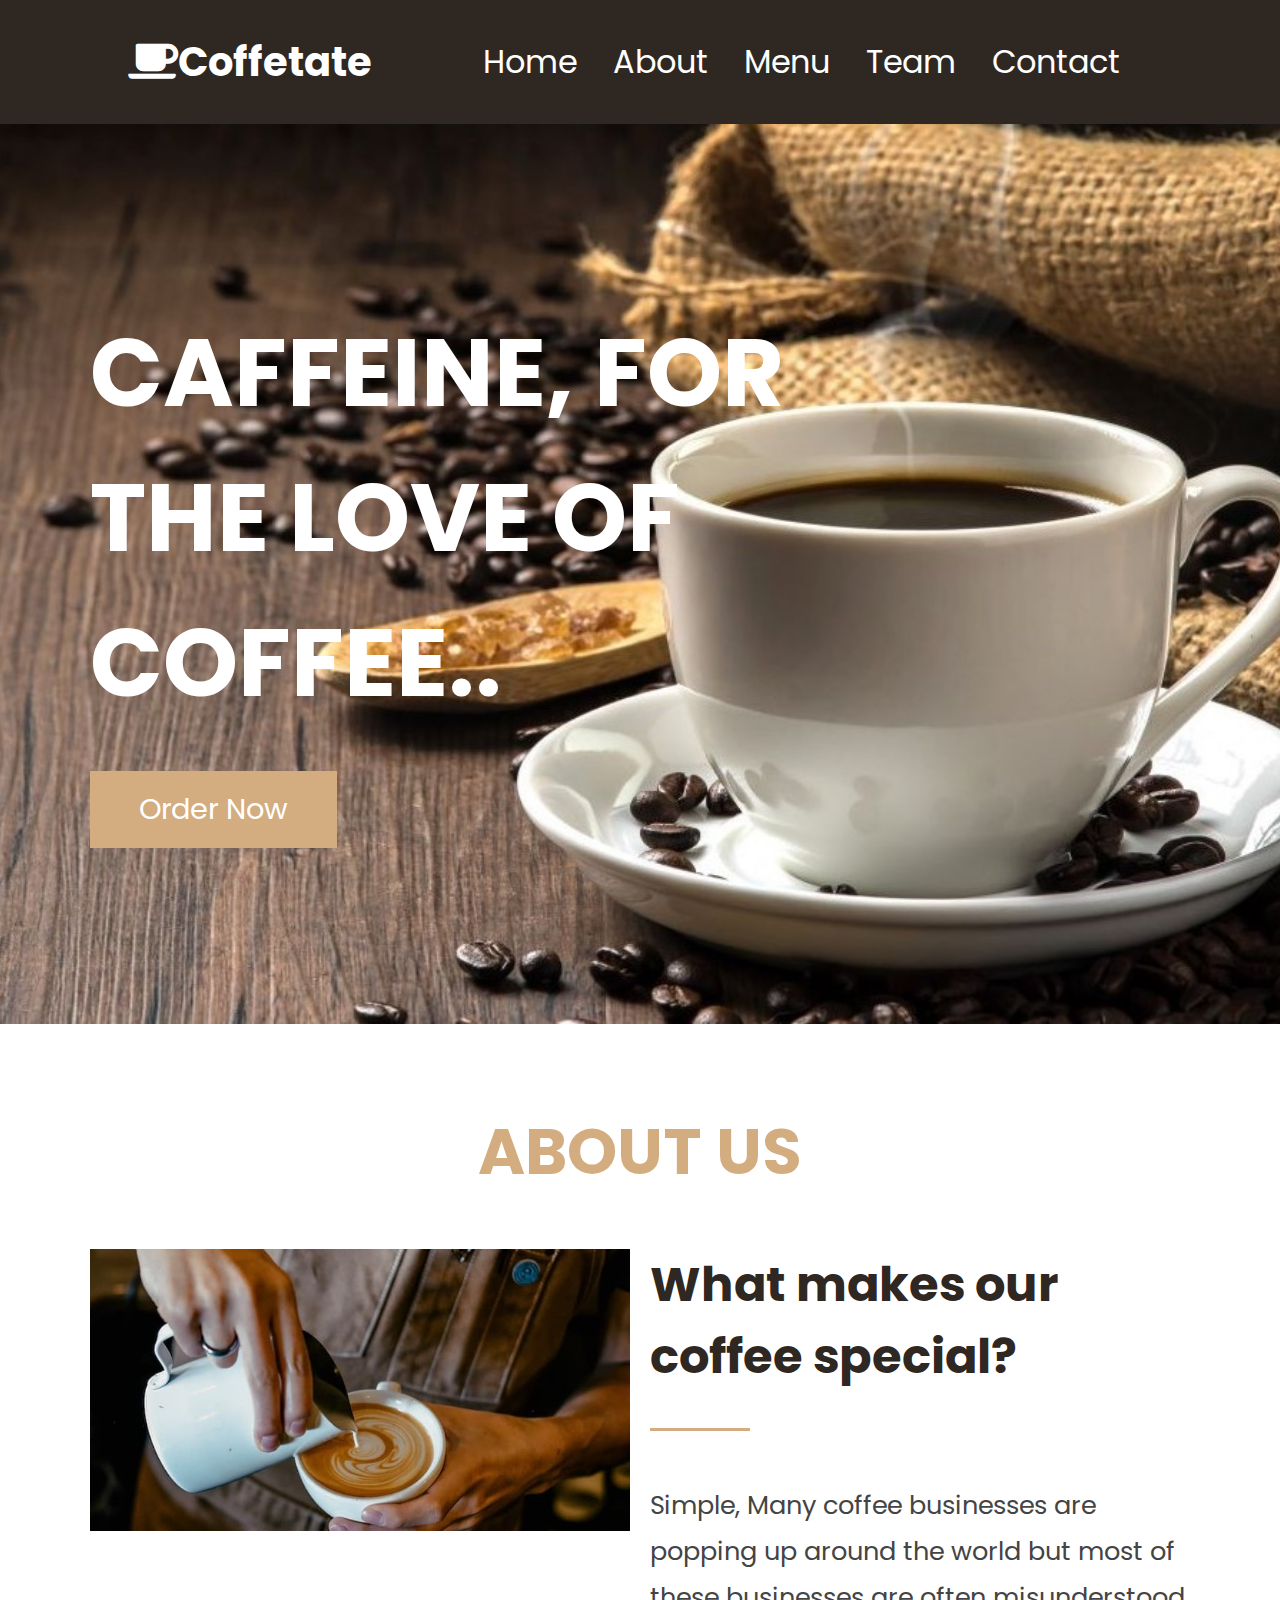
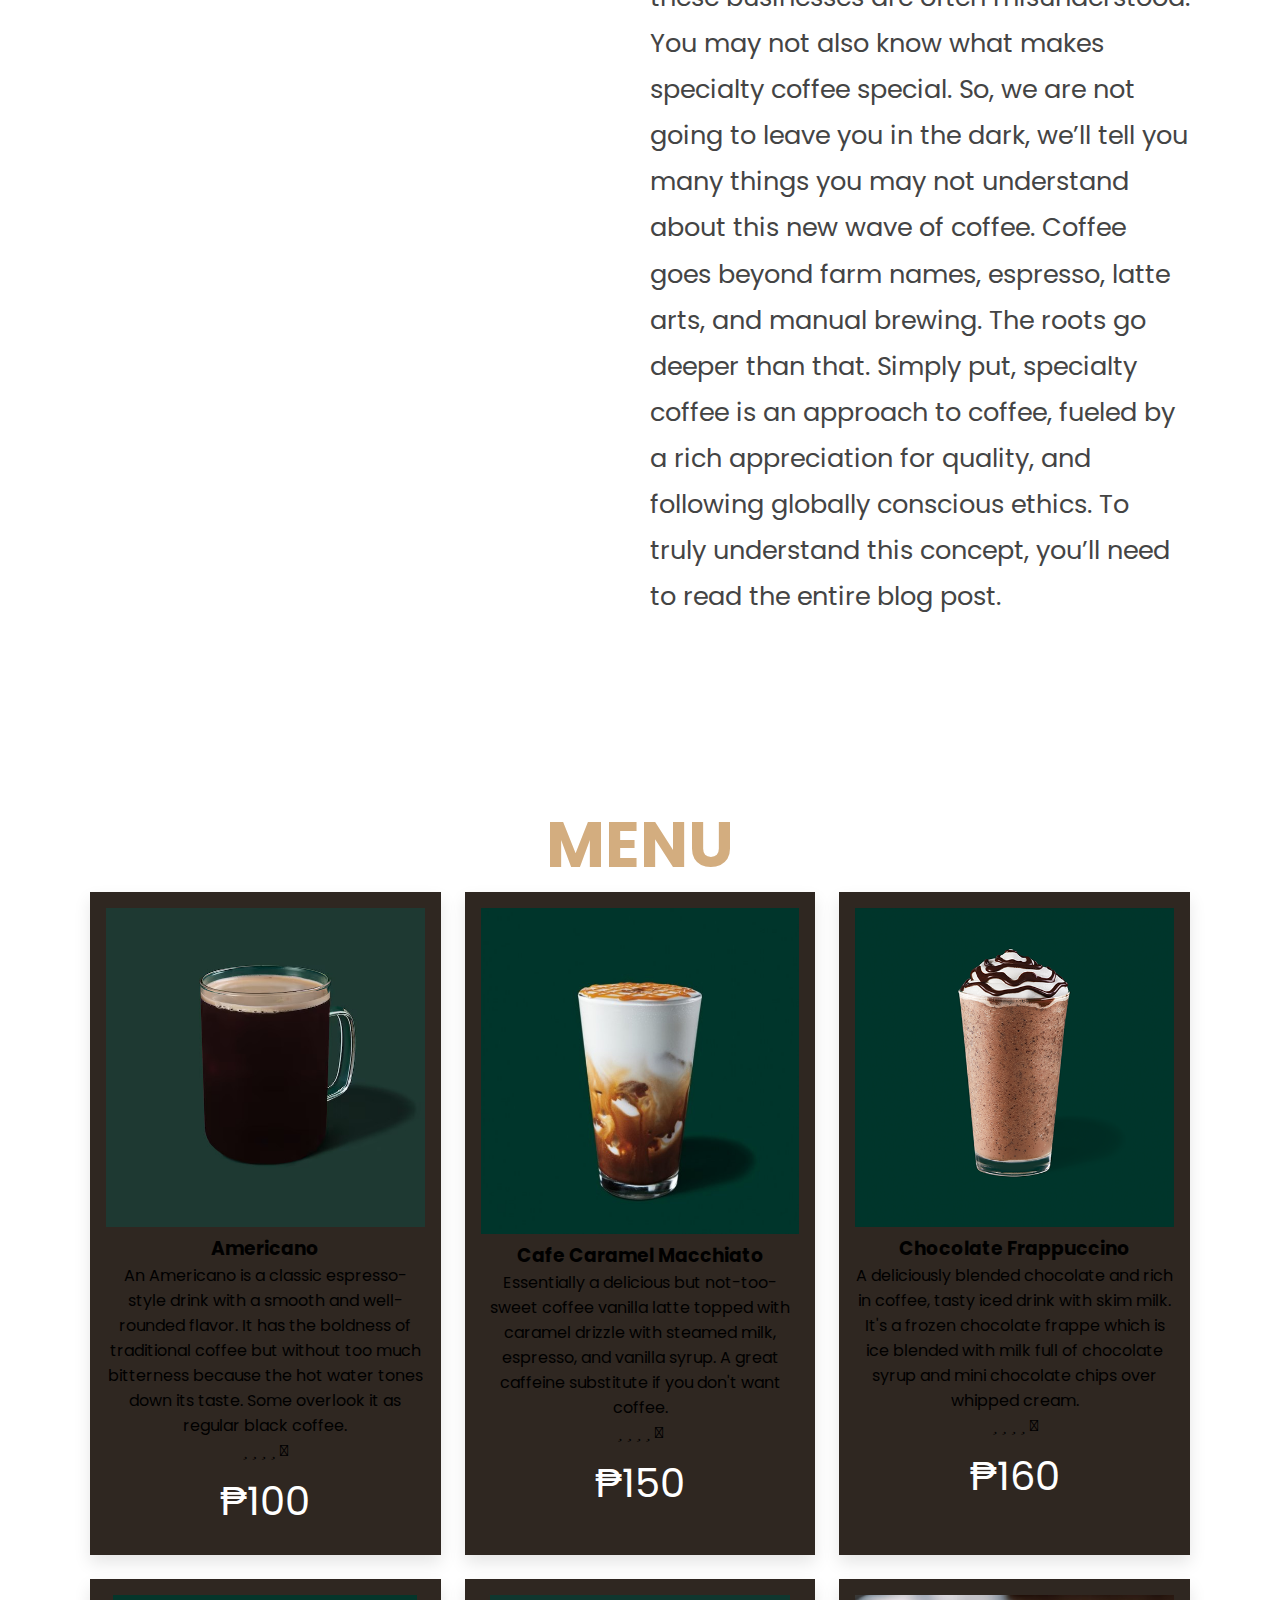
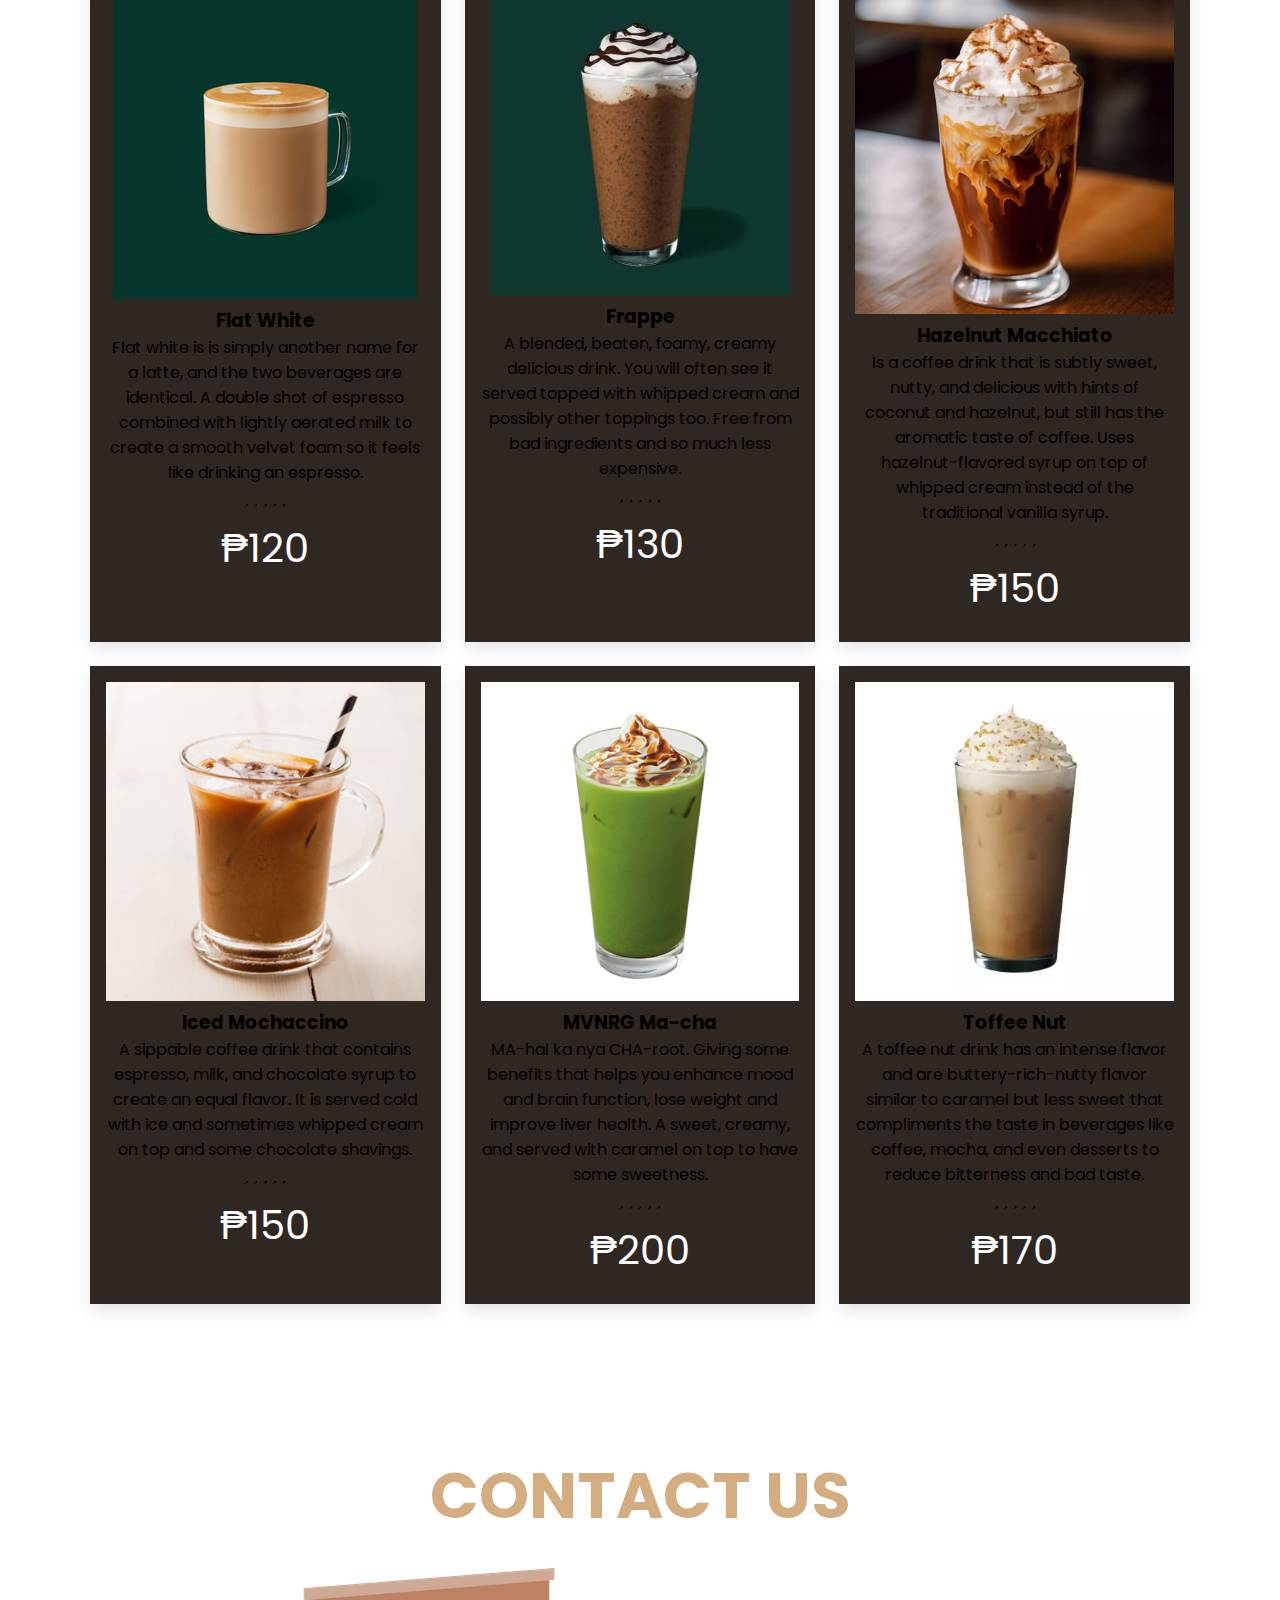
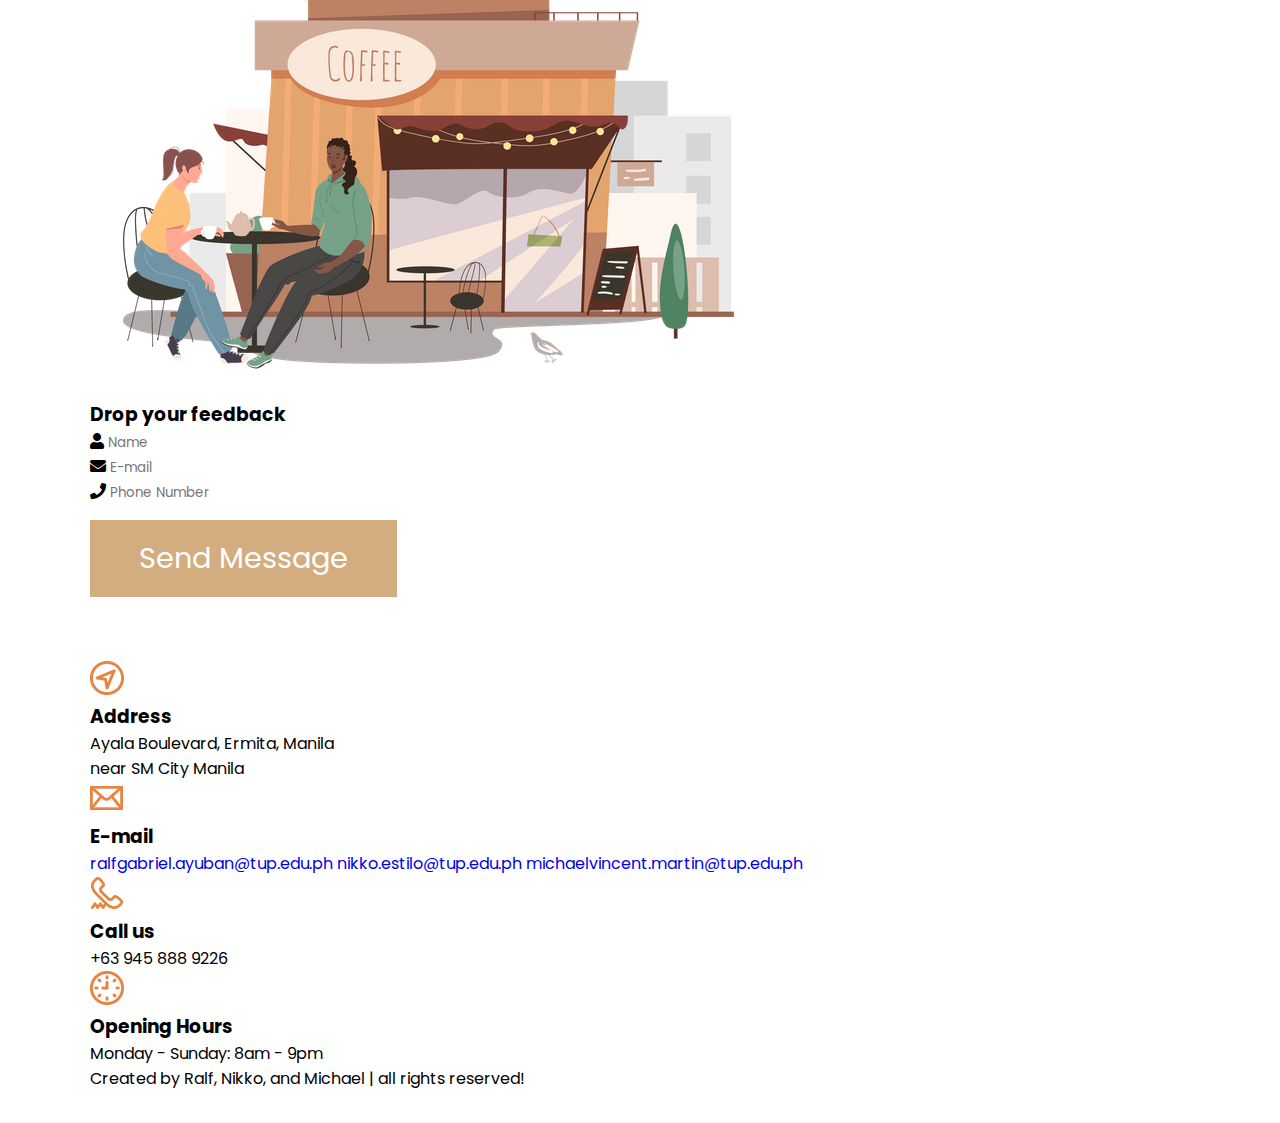
==== index2.html @ 222e6b18 "Update and rename index1.html to index2.html" ====
<!DOCTYPE html>
<html lang="en">
  <head>
    <meta charset="UTF-8" />
    <meta http-equiv="X-UA-Compatible" content="IE=edge" />
    <meta name="viewport" content="width=device-width, initial-scale=1.0" />
    <title>Coffee Website</title>
    <link
      rel="stylesheet"
      href="https://cdnjs.cloudflare.com/ajax/libs/font-awesome/5.15.4/css/all.min.css"
    />
    <link
      rel="stylesheet"
      href="https://cdnjs.cloudflare.com/ajax/libs/font-awesome/6.2.1/css/all.min.css"
      integrity="sha512-MV7K8+y+gLIBoVD59lQIYicR65iaqukzvf/nwasF0nqhPay5w/9lJmVM2hMDcnK1OnMGCdVK+iQrJ7lzPJQd1w=="
      crossorigin="anonymous"
      referrerpolicy="no-referrer"
    />
    <link rel="stylesheet" href="style.css" />
  </head>
  <body>
    <header class="header">
      <a href="#" class="logo"> <i class="fas fa-coffee"></i>Coffetate</a>

      <nav class="navbar">
        <div id="close-navbar" class="fas fa-times"></div>
        <a href="#">Home</a>
        <a href="#about">About</a>
        <a href="#menu">Menu</a>
        <a href="#team">Team</a>
        <a href="#contact">Contact</a>
      </nav>

      <div class="icons">
        <div id="menu-btn" class="fas fa-bars"></div>
      </div>
    </header>

    <!--Home-->

    <section class="Home" id="Home">
      <div class="content">
        <h3>
          Caffeine, for <br />
          the love of <br />
          coffee..
        </h3>
        <a href="#" class="btn">Order Now</a>
      </div>
    </section>

    <!--About-->
    <h1 class="heading">About Us</h1>
    <section class="about" id="about">
      <div class="row">
        <div class="image">
          <img src="Assets/about.jpg" alt="about" />
        </div>
        <div class="content">
          <h3>What makes our coffee special?</h3>
          <div class="line"></div>
          <p>
            Simple, Many coffee businesses are popping up around the world but most of
            these businesses are often misunderstood. You may not also know what
            makes specialty coffee special. So, we are not going to leave you in
            the dark, we’ll tell you many things you may not understand about
            this new wave of coffee. Coffee goes beyond farm names, espresso,
            latte arts, and manual brewing. The roots go deeper than that.
            Simply put, specialty coffee is an approach to coffee, fueled by a
            rich appreciation for quality, and following globally conscious
            ethics. To truly understand this concept, you’ll need to read the
            entire blog post.
          </p>
        </div>
      </div>
    </section>

    <!--Menu-->

    <section class="menu" id="menu">
      <h1 class="heading">Menu</h1>

      <div class="box-container">
        <div class="box">
          <img src="Assets/americano.jpg" alt="Americano" />
          <h3>Americano</h3>
          <p>
            An Americano is a classic espresso-style drink with a smooth and
            well-rounded flavor. It has the boldness of traditional coffee but
            without too much bitterness because the hot water tones down its
            taste. Some overlook it as regular black coffee.
          </p>
          <div class="card-body">
            <i class="fa-solid fa-star"></i>
            <i class="fa-solid fa-star"></i>
            <i class="fa-solid fa-star"></i>
            <i class="fa-solid fa-star"></i>
            <i class="fa-solid fa-star-half"></i>
          </div>
          <div class="price">₱100</div>
        </div>


        <div class="box">
          <img src="Assets/caramel-macchiato.jpg" alt="Cafe Caramel Macchiato" />
          <h3>Cafe Caramel Macchiato</h3>
          <p>
            Essentially a delicious but not-too-sweet coffee vanilla latte
            topped with caramel drizzle with steamed milk, espresso, and vanilla
            syrup. A great caffeine substitute if you don't want coffee.
          </p>
          <div class="card-body">
            <i class="fa-solid fa-star"></i>
            <i class="fa-solid fa-star"></i>
            <i class="fa-solid fa-star"></i>
            <i class="fa-solid fa-star"></i>
            <i class="fa-solid fa-star-half"></i>
          </div>
          <div class="price">₱150</div>
        </div>

        <div class="box">
          <img src="chocolate-frappuccino.png" alt="Chocolate Frappuccino" />
          <h3>Chocolate Frappuccino</h3>
          <p>
            A deliciously blended chocolate and rich in coffee, tasty iced drink
            with skim milk. It's a frozen chocolate frappe which is ice blended
            with milk full of chocolate syrup and mini chocolate chips over
            whipped cream.
          </p>
          <div class="card-body">
            <i class="fa-solid fa-star"></i>
            <i class="fa-solid fa-star"></i>
            <i class="fa-solid fa-star"></i>
            <i class="fa-solid fa-star"></i>
            <i class="fa-solid fa-star-half"></i>
          </div>
          <div class="price">₱160</div>
        </div>

        <div class="box">
          <img src="flat-white.png" alt="Flat White" />
          <h3>Flat White</h3>
          <p>
            Flat white is is simply another name for a latte, and the two
            beverages are identical. A double shot of espresso combined with
            lightly aerated milk to create a smooth velvet foam so it feels like
            drinking an espresso.
          </p>
          <div class="card-body">
            <i class="fa-solid fa-star"></i>
            <i class="fa-solid fa-star"></i>
            <i class="fa-solid fa-star"></i>
            <i class="fa-solid fa-star"></i>
            <i class="fa-solid fa-star"></i>
          </div>
          <div class="price">₱120</div>
        </div>

        <div class="box">
          <img src="frappe.jpg" alt="Frappe" />
          <h3>Frappe</h3>
          <p>
            A blended, beaten, foamy, creamy delicious drink. You will often see
            it served topped with whipped cream and possibly other toppings too.
            Free from bad ingredients and so much less expensive.
          </p>
          <div class="card-body">
            <i class="fa-solid fa-star"></i>
            <i class="fa-solid fa-star"></i>
            <i class="fa-solid fa-star"></i>
            <i class="fa-solid fa-star"></i>
            <i class="fa-solid fa-star"></i>
          </div>
          <div class="price">₱130</div>
        </div>

        <div class="box">
          <img src="Assets/hazelnut-macchiato.jpg" alt="Hazelnut Macchiato" />
          <h3>Hazelnut Macchiato</h3>
          <p>
            Is a coffee drink that is subtly sweet, nutty, and delicious with
            hints of coconut and hazelnut, but still has the aromatic taste of
            coffee. Uses hazelnut-flavored syrup on top of whipped cream instead
            of the traditional vanilla syrup.
          </p>
          <div class="card-body">
            <i class="fa-solid fa-star"></i>
            <i class="fa-solid fa-star"></i>
            <i class="fa-solid fa-star"></i>
            <i class="fa-solid fa-star"></i>
            <i class="fa-solid fa-star"></i>
          </div>
          <div class="price">₱150</div>
        </div>

        <div class="box">
          <img src="Assets/iced-mochaccino.jpg" alt="Iced Mochaccino" />
          <h3>Iced Mochaccino</h3>
          <p>
            A sippable coffee drink that contains espresso, milk, and chocolate
            syrup to create an equal flavor. It is served cold with ice and
            sometimes whipped cream on top and some chocolate shavings.
          </p>
          <div class="card-body">
            <i class="fa-solid fa-star"></i>
            <i class="fa-solid fa-star"></i>
            <i class="fa-solid fa-star"></i>
            <i class="fa-solid fa-star"></i>
            <i class="fa-solid fa-star"></i>
          </div>
          <div class="price">₱150</div>
        </div>

        <div class="box">
          <img src="Assets/macha.jpg" alt="MVNRG Ma-cha" />
          <h3>MVNRG Ma-cha</h3>
          <p>
            MA-hal ka nya CHA-root. Giving some benefits that helps you enhance
            mood and brain function, lose weight and improve liver health. A
            sweet, creamy, and served with caramel on top to have some
            sweetness.
          </p>
          <div class="card-body">
            <i class="fa-solid fa-star"></i>
            <i class="fa-solid fa-star"></i>
            <i class="fa-solid fa-star"></i>
            <i class="fa-solid fa-star"></i>
            <i class="fa-solid fa-star"></i>
          </div>
          <div class="price">₱200</div>
        </div>

        <div class="box">
          <img src="Assets/toffee-nut.jpg" alt="Toffee Nut" />
          <h3>Toffee Nut</h3>
          <p>
            A toffee nut drink has an intense flavor and are buttery-rich-nutty
            flavor similar to caramel but less sweet that compliments the taste
            in beverages like coffee, mocha, and even desserts to reduce
            bitterness and bad taste.
          </p>
          <div class="card-body">
            <i class="fa-solid fa-star"></i>
            <i class="fa-solid fa-star"></i>
            <i class="fa-solid fa-star"></i>
            <i class="fa-solid fa-star"></i>
            <i class="fa-solid fa-star"></i>
          </div>
          <div class="price">₱170</div>
        </div>

      </div>
    </section>

    <section class="contact" id="contact">
      <h1 class="heading">Contact Us</h1>

      <div class="row">
        <div class="image">
          <img src="Assets/contact.png" alt="" />
        </div>

        <form action="">
          <h3>Drop your feedback</h3>

          <div class="inputBox">
            <span class="fas fa-user"></span>
            <input type="text" placeholder="Name" />
          </div>

          <div class="inputBox">
            <span class="fas fa-envelope"></span>
            <input type="email" placeholder="E-mail" />
          </div>

          <div class="inputBox">
            <span class="fas fa-phone"></span>
            <input type="number" placeholder="Phone Number" />
          </div>

          <input type="submit" value="send message" class="btn" />
        </form>
      </div>
    </section>

    <section class="footer">
      <div class="box-container">
        <div class="box">
          <img src="Assets/footer-1.png" alt="" />
          <h3>Address</h3>
          <p>
            Ayala Boulevard, Ermita, Manila <br />
            near SM City Manila
          </p>
        </div>

        <div class="box">
          <img src="Assets/footer-2.png" alt="" />
          <h3>E-mail</h3>
          <a href="#" class="link">ralfgabriel.ayuban@tup.edu.ph</a>
          <a href="#" class="link">nikko.estilo@tup.edu.ph</a>
          <a href="#" class="link">michaelvincent.martin@tup.edu.ph</a>
        </div>

        <div class="box">
          <img src="Assets/footer-3.png" alt="" />
          <h3>Call us</h3>
          <p>+63 945 888 9226</p>
        </div>

        <div class="box">
          <img src="Assets/footer-4.png" alt="" />
          <h3>Opening Hours</h3>
          <p>Monday - Sunday: 8am - 9pm</p>
        </div>
      </div>

      <div class="credit">
        Created by <span>Ralf, Nikko, and Michael</span> | all rights reserved!
      </div>
    </section>

    <script src="script.js"></script>
  </body>
</html>
---- style.css ----
@import url("http://fonts.googleapis.com/css?family=Poppins:300,400,400i,500,600,700&amp;display=swap");

:root {
  --main-color: #2f2721;
  --primary-color: #d3ad7f;
  --black: #13131a;
  --border: 0.1rem solid rgba(255, 255, 255, 0.3);
}

* {
  font-family: "Poppins", sans-serif;
  margin: 0;
  padding: 0;
  box-sizing: border-box;
  outline: none;
  border: none;
  text-decoration: none;
  transition: 0.2s linear;
}

html {
  font-size: 62.5;
  overflow: hidden;
  scroll-behavior: smooth;
}

html::-webkit-scrollbar {
  width: 0.8rem;
}

html::-webkit-scrollbar-track {
  background: transparent;
}

html::-webkit-scrollbar-thumb {
  background: var(--primary-color);
}

section {
  padding: 2rem 7%;
}

.heading {
  text-align: center;
  color: var(--primary-color);
  text-transform: uppercase;
  font-size: 4rem;
  margin-top: 5rem;
}

.btn {
  display: inline-block;
  margin-top: 1rem;
  padding: 1rem 3rem;
  font-size: 1.8rem;
  border: 0.1rem solid var(--primary-color);
  background: var(--primary-color);
  color: #fff;
  cursor: pointer;
  text-transform: capitalize;
}

.btn:hover {
  background-color: #fff6eb;
  color: var(--primary-color);
}
/* header */

.header {
  position: sticky;
  top: 0;
  left: 0;
  right: 0;
  background: var(--main-color);
  padding: 2rem 10%;
  display: flex;
  align-items: center;
  z-index: 1000;
}

.header .logo {
  margin-right: auto;
  font-size: 2.5rem;
  text-transform: capitalize;
  color: #fff;
  font-weight: bolder;
}

.header .logo {
  color: #fff;
}

.header .navbar {
  position: relative;
}

.header .navbar #close-navbar {
  position: absolute;
  top: 1.5rem;
  right: 2rem;
  font-size: 4rem;
  cursor: pointer;
  color: #444;
  display: none;
}

.header .navbar a {
  margin-right: 2rem;
  font-size: 2rem;
  text-transform: capitalize;
  color: #fff;
}

.header .navbar a:hover {
  color: var(--primary-color);
}

.header .icons div {
  margin-left: 1.5rem;
  cursor: pointer;
  color: #fff;
  font-size: 2.5rem;
}

.header .icons div:hover {
  color: var(--primary-color);
}

.header #menu-btn {
  display: none;
}

/* END */

/* HOME */

.Home {
  min-height: 100vh;
  display: flex;
  align-items: center;
  background: url(../Assets/background.jpg);
  background-size: cover;
  background-position: center;
}

.Home .content {
  max-width: 60rem;
}

.Home .content h3 {
  font-size: 6rem;
  text-transform: uppercase;
  color: #fff;
  margin-bottom: 20px;
}
/*END*/

/* ABOUT */

.about {
  padding-top: 50px;
  padding-bottom: 50px;
  background-image: url(../Asset/about-bg.png);
  background-repeat: repeat-y;
  background-position: center top;
}

.about .row {
  display: flex;
  align-items: flex-start;
  flex-wrap: wrap;
}

.about .row .image {
  flex: 1 1 calc(50% - 10px);
  max-width: calc(50% - 10px);
  margin-right: 20px;
}

.about .row .image img {
  width: 100%;
  height: auto;
  display: block;
}

.about .row .content {
  flex: 1 1 calc(50% - 10px);
  max-width: calc(50% - 10px);
}

.about .row .content h3 {
  font-size: 3rem;
  color: var(--main-color);
}

.about .row .content p {
  font-size: 1.6rem;
  color: #444;
  padding: 1rem 0;
  line-height: 1.8;
}

.line {
  margin-top: 35px;
  margin-bottom: 35px;
  width: 100px;
  height: 3px;
  background: var(--primary-color);
}

.menu .box-container {
  display: grid;
  grid-template-columns: repeat(3, 1fr);
  gap: 1.5rem;
}

.menu .box {
  padding: 1rem;
  text-align: center;
  background-color: var(--main-color);
  box-shadow: 0 0.5rem 1rem rgba(0, 0, 0, 0.1);
}

.menu .box img {
  max-width: 100%;
  height: auto;
}

.menu .box .price {
  color: #fff;
  font-size: 2.5rem;
  padding: 0.5rem 0;
}

.menu .box:hover {
  background-color: var(--primary-color);
}

.menu .box:hover > * {
  color: var(--black);
}
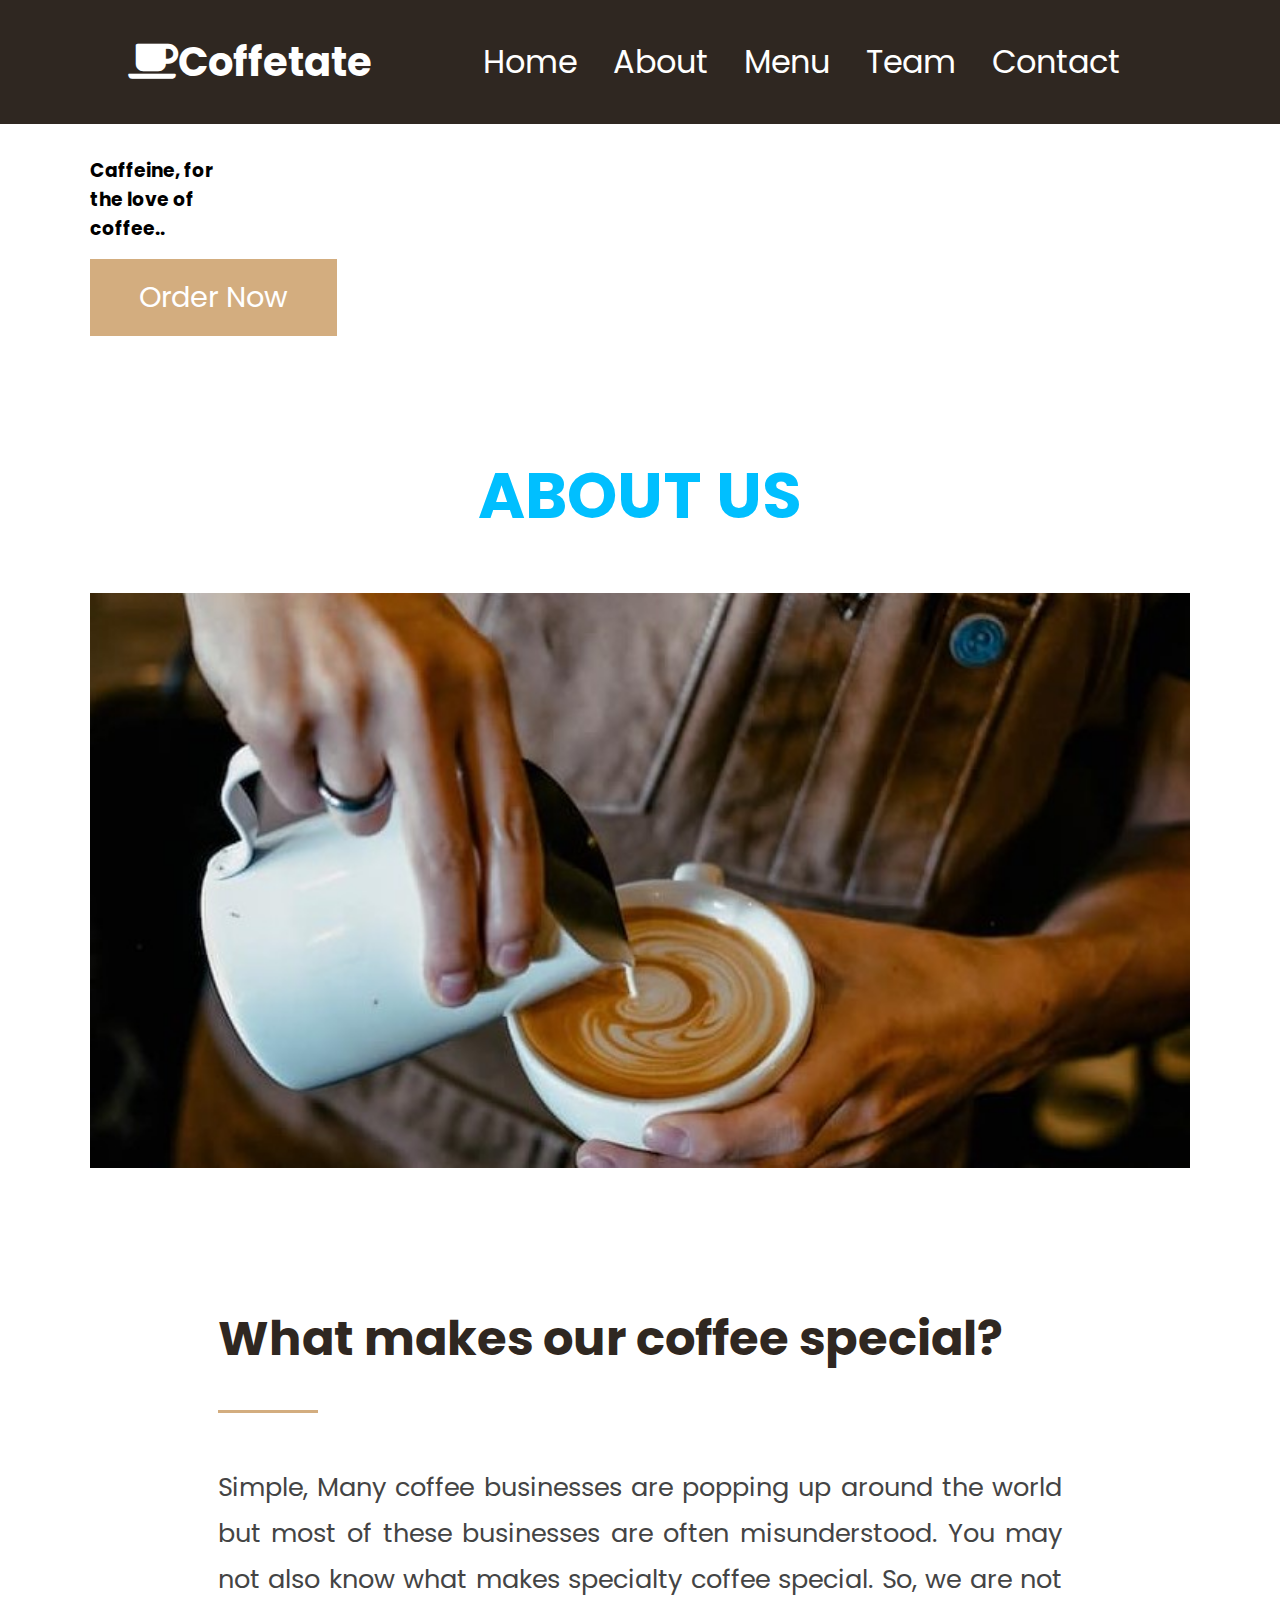
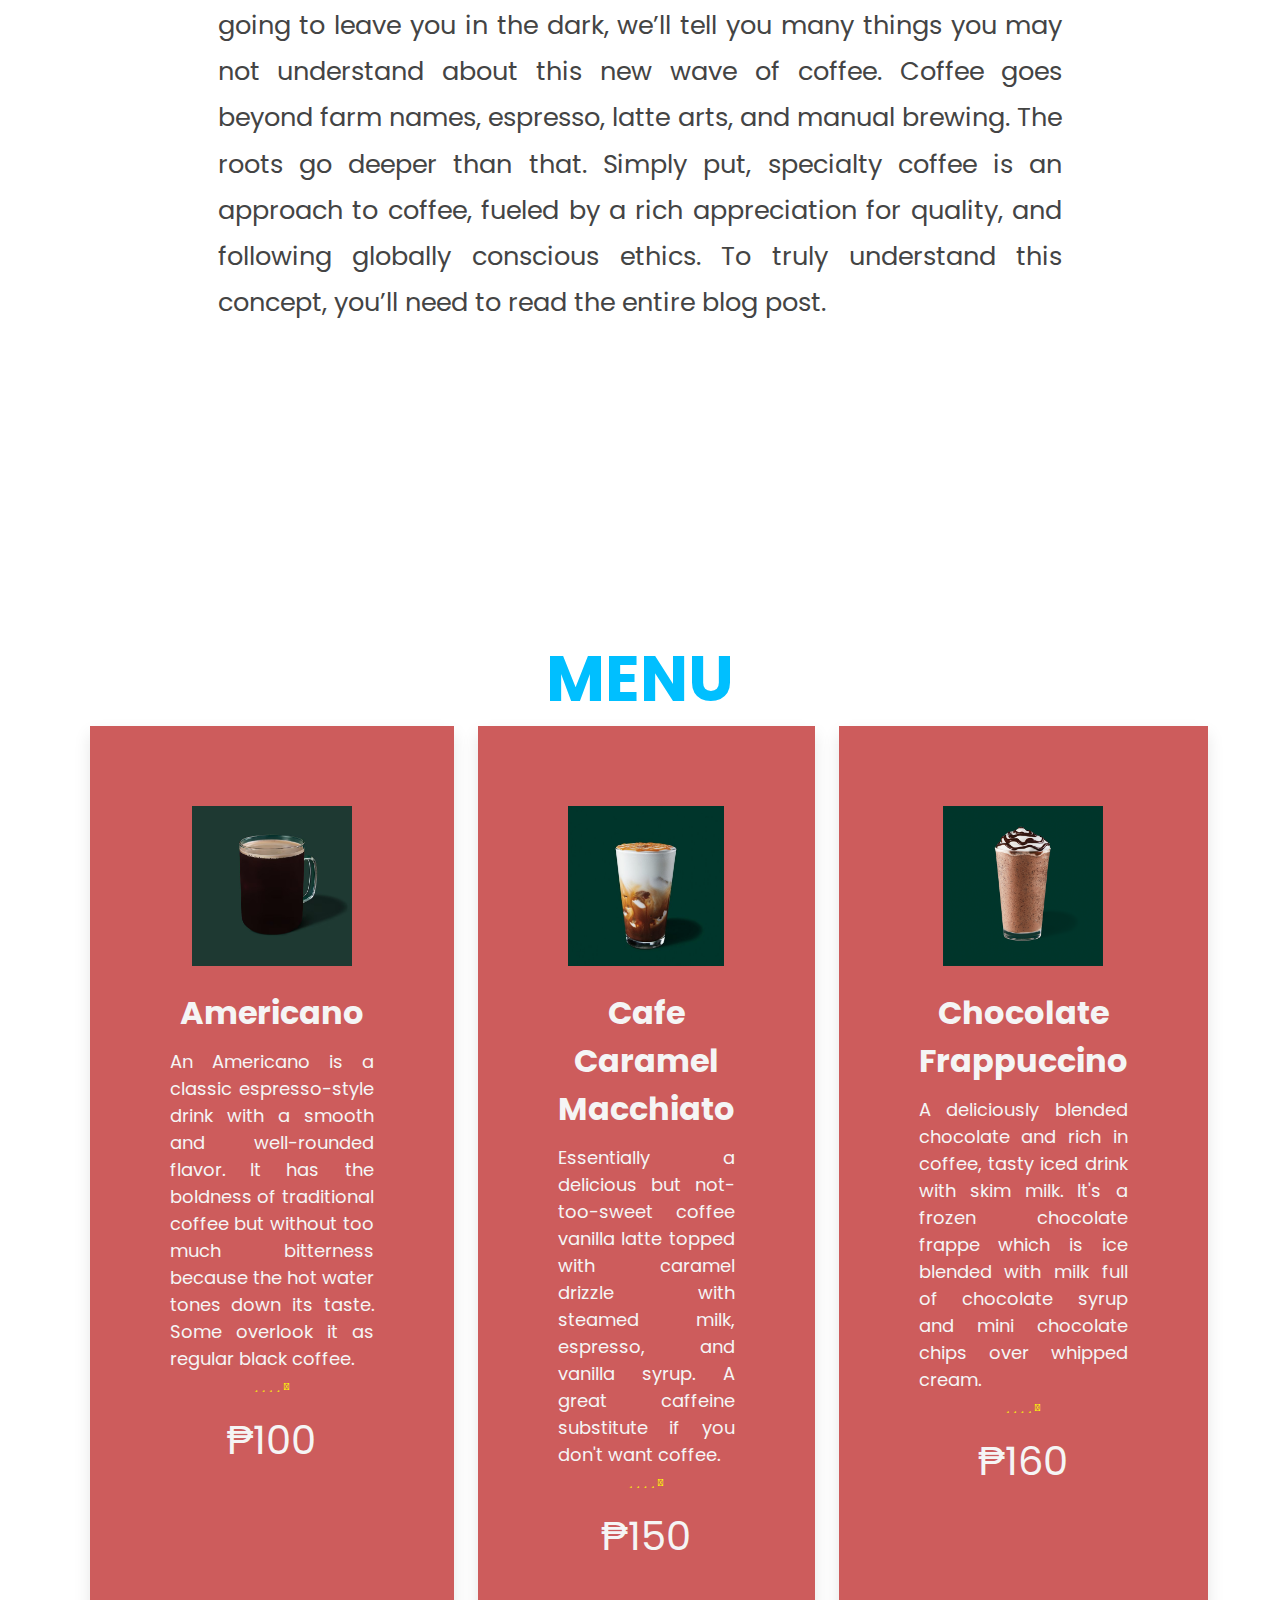
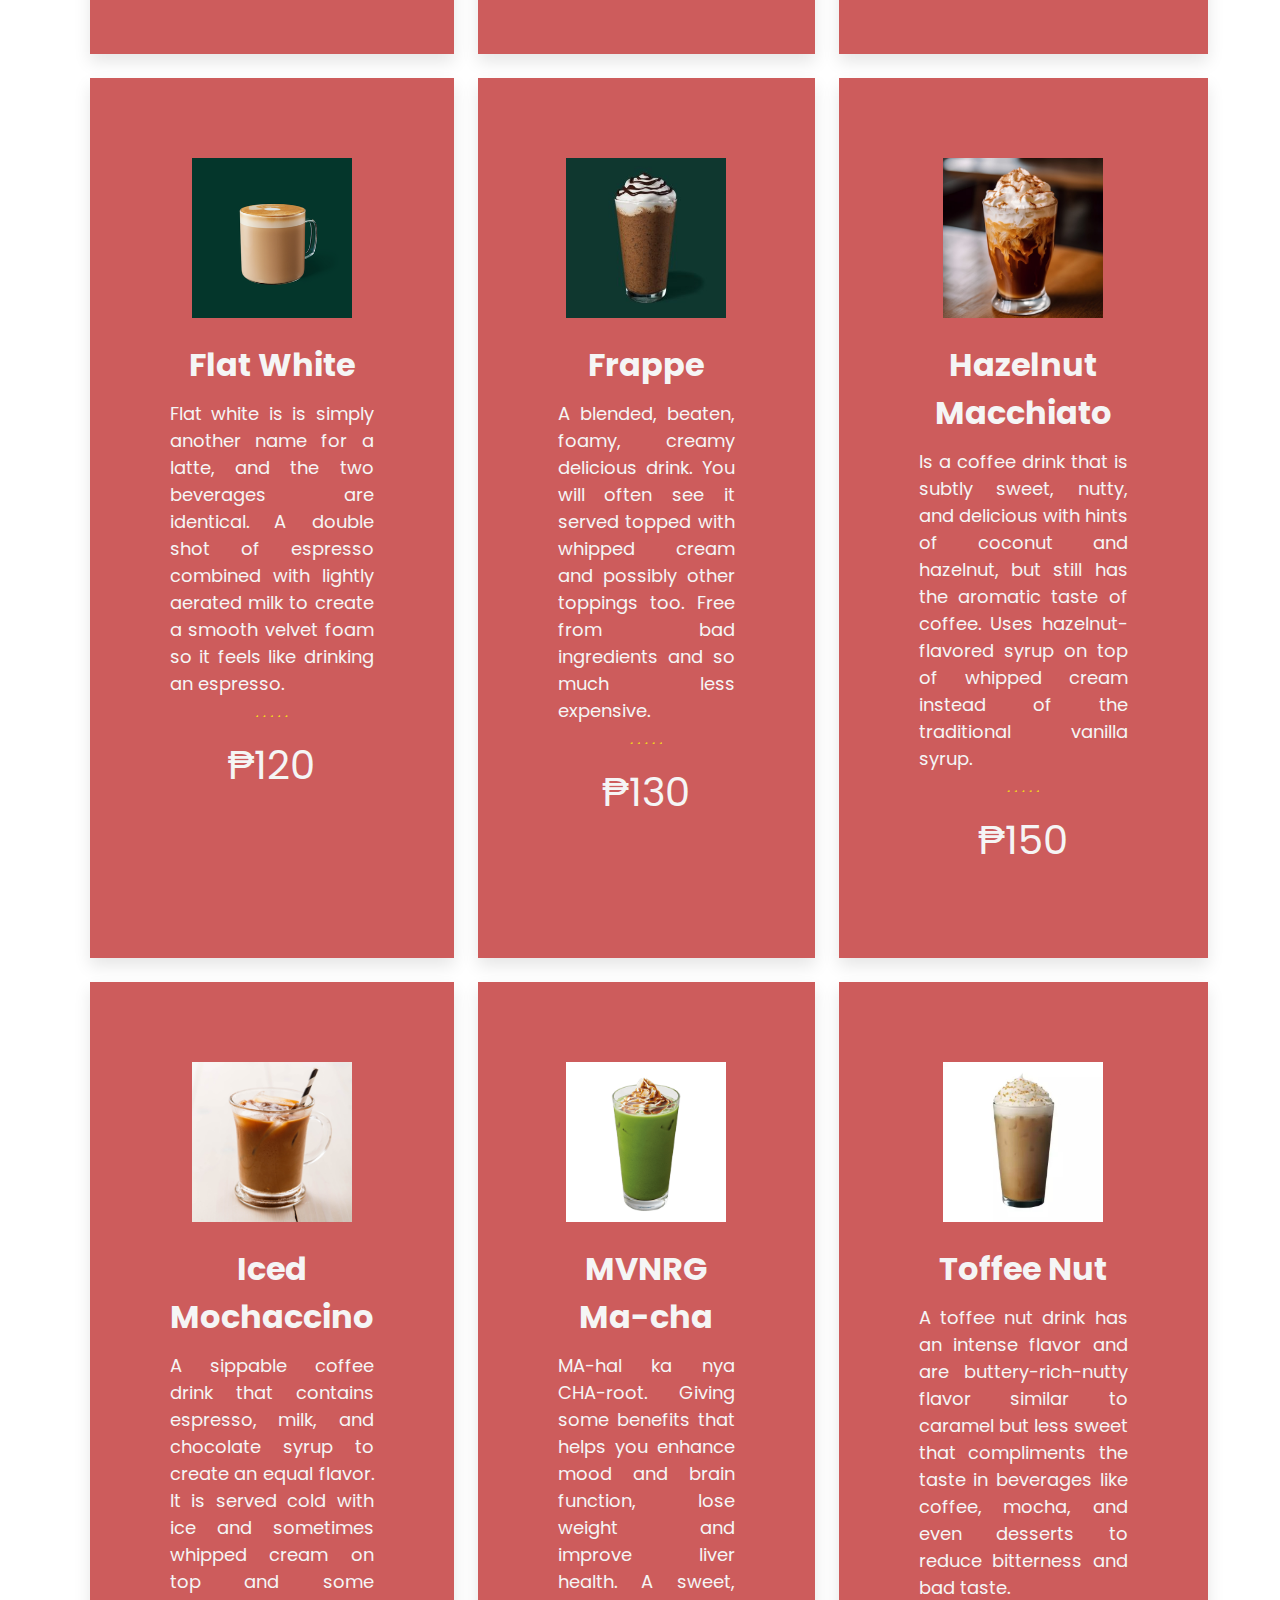
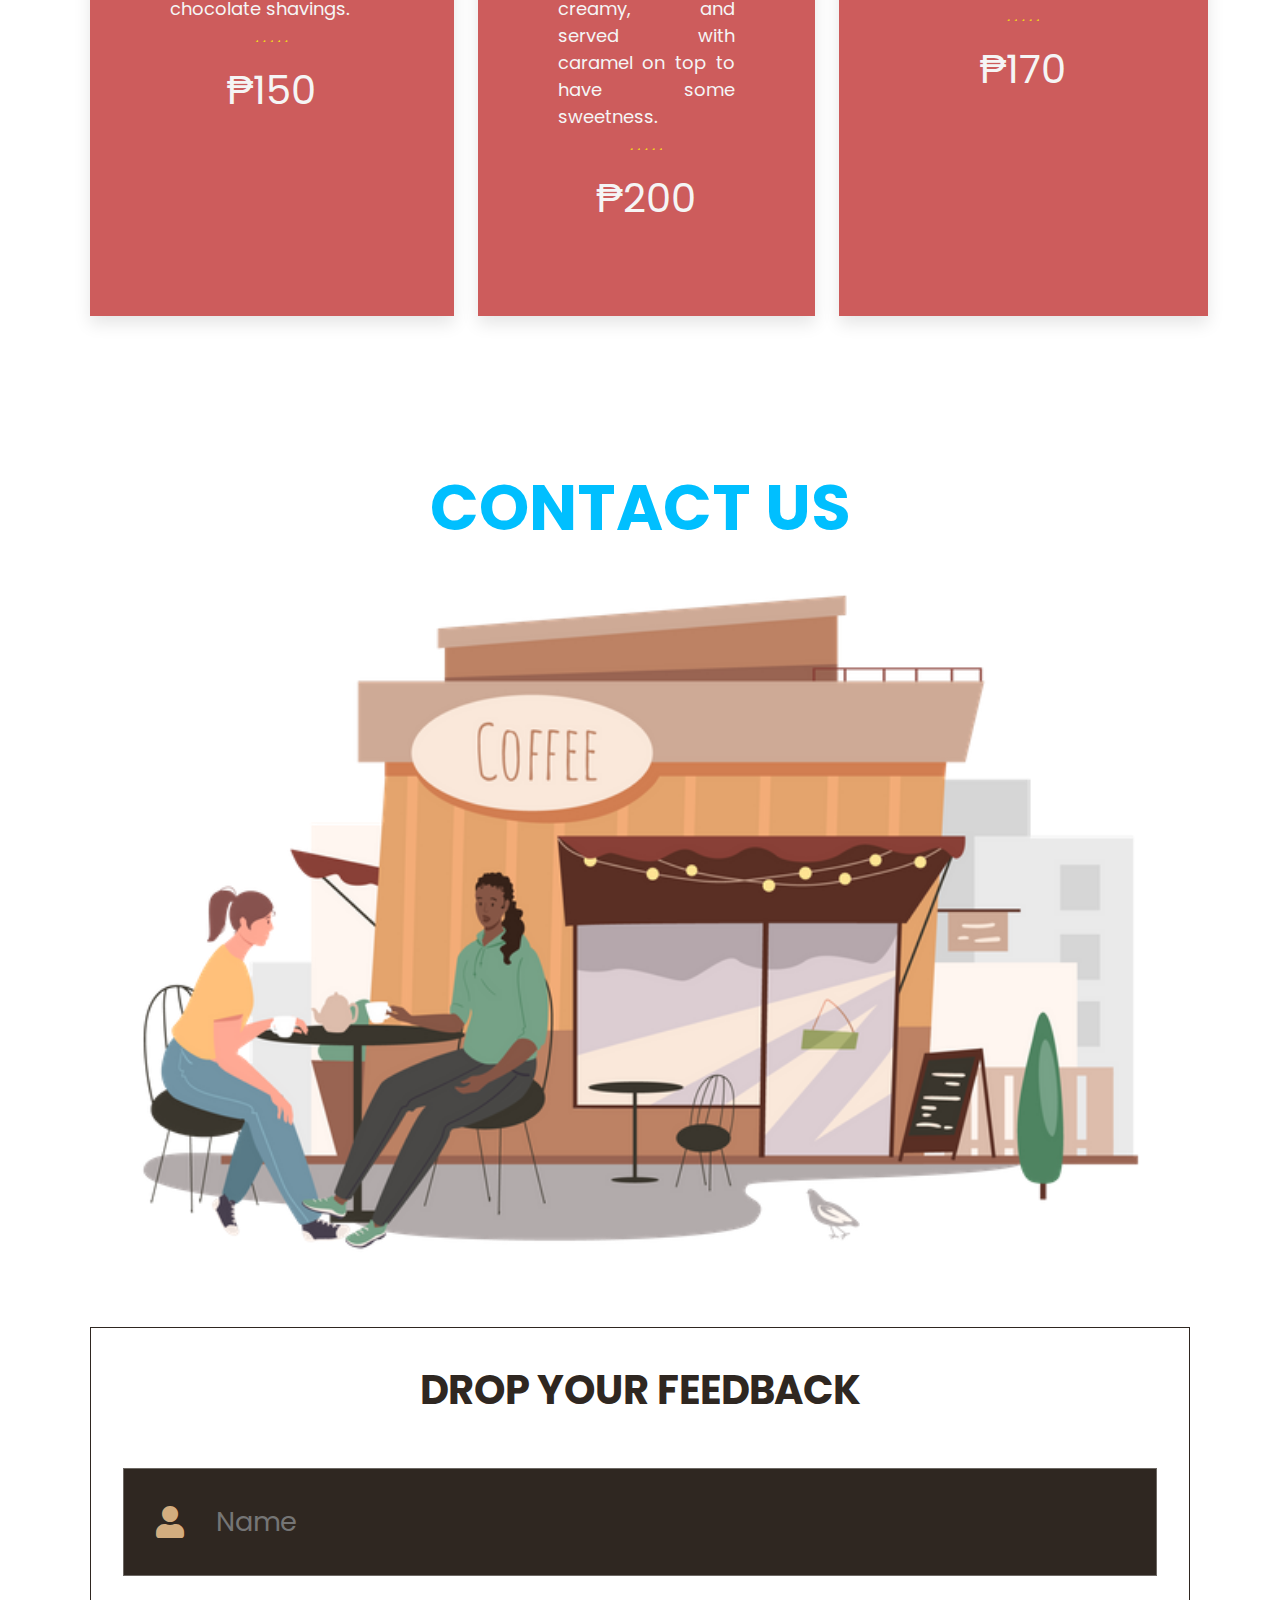
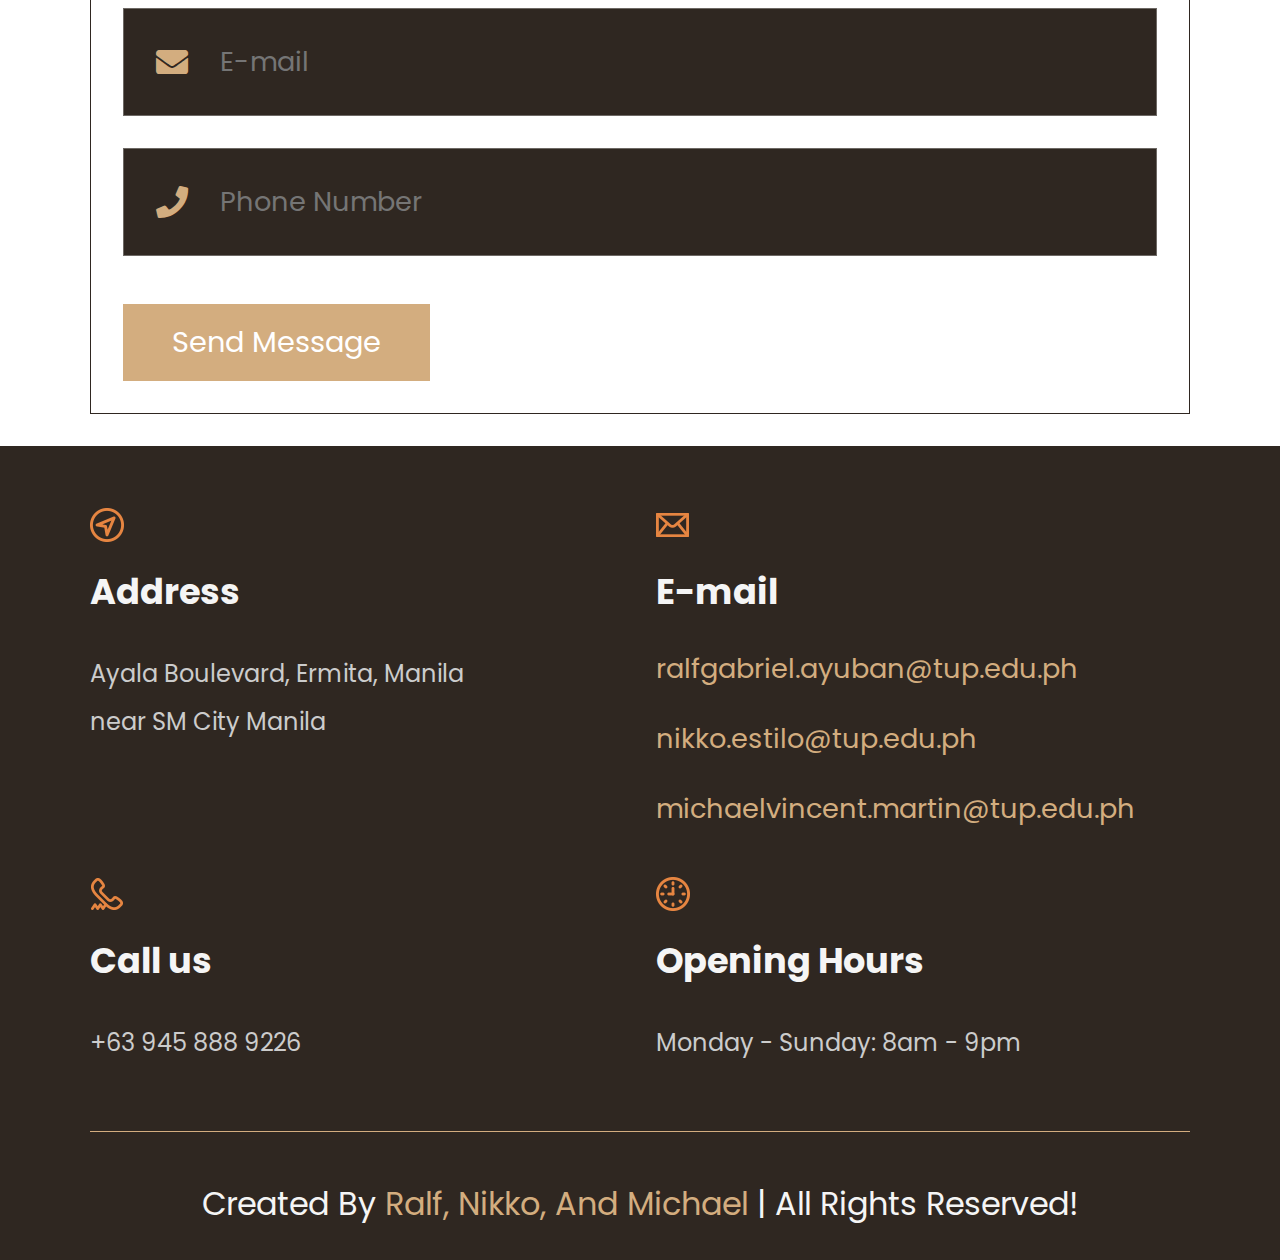
==== commit bc243b47: "index.html" ====
--- a/index2.html
+++ b/index2.html
@@ -4,7 +4,7 @@
     <meta charset="UTF-8" />
     <meta http-equiv="X-UA-Compatible" content="IE=edge" />
     <meta name="viewport" content="width=device-width, initial-scale=1.0" />
-    <title>Coffee Website</title>
+    <title>Coffeetate</title>
     <link
       rel="stylesheet"
       href="https://cdnjs.cloudflare.com/ajax/libs/font-awesome/5.15.4/css/all.min.css"
@@ -16,7 +16,7 @@
       crossorigin="anonymous"
       referrerpolicy="no-referrer"
     />
-    <link rel="stylesheet" href="style.css" />
+    <link rel="stylesheet" href="style1.css" />
   </head>
   <body>
     <header class="header">
@@ -24,11 +24,11 @@
 
       <nav class="navbar">
         <div id="close-navbar" class="fas fa-times"></div>
-        <a href="#">Home</a>
-        <a href="#about">About</a>
-        <a href="#menu">Menu</a>
-        <a href="#team">Team</a>
-        <a href="#contact">Contact</a>
+        <a href="#">home</a>
+        <a href="#about">about</a>
+        <a href="#menu">menu</a>
+        <a href="#team">team</a>
+        <a href="#contact">contact</a>
       </nav>
 
       <div class="icons">
@@ -100,7 +100,6 @@
           <div class="price">₱100</div>
         </div>
 
-
         <div class="box">
           <img src="Assets/caramel-macchiato.jpg" alt="Cafe Caramel Macchiato" />
           <h3>Cafe Caramel Macchiato</h3>
@@ -120,7 +119,7 @@
         </div>
 
         <div class="box">
-          <img src="chocolate-frappuccino.png" alt="Chocolate Frappuccino" />
+          <img src="Assets/chocolate-frappuccino.png" alt="Chocolate Frappuccino" />
           <h3>Chocolate Frappuccino</h3>
           <p>
             A deliciously blended chocolate and rich in coffee, tasty iced drink
@@ -139,7 +138,7 @@
         </div>
 
         <div class="box">
-          <img src="flat-white.png" alt="Flat White" />
+          <img src="Assets/flat-white.png" alt="Flat White" />
           <h3>Flat White</h3>
           <p>
             Flat white is is simply another name for a latte, and the two
@@ -158,7 +157,7 @@
         </div>
 
         <div class="box">
-          <img src="frappe.jpg" alt="Frappe" />
+          <img src="Assets/frappe.jpg" alt="Frappe" />
           <h3>Frappe</h3>
           <p>
             A blended, beaten, foamy, creamy delicious drink. You will often see
--- a/style1.css
+++ b/style1.css
@@ -0,0 +1,442 @@
+@import url("http://fonts.googleapis.com/css?family=Poppins:300,400,400i,500,600,700&amp;display=swap");
+
+:root {
+  --main-color: #2f2721;
+  --primary-color: #d3ad7f;
+  --black: #13131a;
+  --border: 0.1rem solid rgba(255, 255, 255, 0.3);
+}
+
+* {
+  font-family: "Poppins", sans-serif;
+  margin: 0;
+  padding: 0;
+  box-sizing: border-box;
+  outline: none;
+  border: none;
+  text-decoration: none;
+  transition: 0.2s linear;
+}
+
+html {
+  font-size: 62.5;
+  overflow: hidden;
+  scroll-behavior: smooth;
+}
+
+html::-webkit-scrollbar {
+  width: 0.8rem;
+}
+
+html::-webkit-scrollbar-track {
+  background: transparent;
+}
+
+html::-webkit-scrollbar-thumb {
+  background: var(--primary-color);
+}
+
+section {
+  padding: 2rem 7%;
+}
+
+.heading {
+  text-align: center;
+  color: deepskyblue;
+  text-transform: uppercase;
+  font-size: 4rem;
+  margin-top: 5rem;
+}
+
+.btn {
+  display: inline-block;
+  margin-top: 1rem;
+  padding: 1rem 3rem;
+  font-size: 1.8rem;
+  border: 0.1rem solid var(--primary-color);
+  background: var(--primary-color);
+  color: #fff;
+  cursor: pointer;
+  text-transform: capitalize;
+}
+
+.btn:hover {
+  background-color: #fff6eb;
+  color: var(--primary-color);
+}
+
+.header {
+  position: sticky;
+  top: 0;
+  left: 0;
+  right: 0;
+  background: var(--main-color);
+  padding: 2rem 10%;
+  display: flex;
+  align-items: center;
+  z-index: 1000;
+}
+
+.header .logo {
+  margin-right: auto;
+  font-size: 2.5rem;
+  text-transform: capitalize;
+  color: white;
+  font-weight: bolder;
+}
+
+.header .logo {
+  color: white;
+}
+
+.header .navbar {
+  position: relative;
+}
+
+.header .navbar #close-navbar {
+  position: absolute;
+  top: 1.5rem;
+  right: 2rem;
+  font-size: 4rem;
+  cursor: pointer;
+  color: #444;
+  display: none;
+}
+
+.header .navbar a {
+  margin-right: 2rem;
+  font-size: 2rem;
+  text-transform: capitalize;
+  color: white;
+}
+
+.header .navbar a:hover {
+  color: var(--primary-color);
+}
+
+.header .icons div {
+  margin-left: 1.5rem;
+  cursor: pointer;
+  color: white;
+  font-size: 2.5rem;
+}
+
+.header .icons div:hover {
+  color: var(--primary-color);
+}
+
+.header #menu-btn {
+  display: none;
+}
+.home {
+  min-height: 100vh;
+  display: flex;
+  align-items: center;
+  background: url(../Assets/background.jpg);
+  background-size: cover;
+  background-position: center;
+}
+
+.home .content {
+  max-width: 60rem;
+}
+
+.home .content h3 {
+  font-size: 6rem;
+  text-transform: uppercase;
+  color: tomato;
+  margin-bottom: 20px;
+}
+
+.about {
+  padding-top: 50px;
+  padding-bottom: 50px;
+  background-image: url(../Asset/about-bg.png);
+  background-repeat: repeat-y;
+  background-position: center top;
+}
+
+.about .row {
+  display: flex;
+  align-items: flex-start;
+  flex-wrap: wrap;
+}
+
+.about .row .image {
+  flex: 1 1 55rem;
+}
+
+.about .row .image img {
+  width: 100%;
+}
+
+.about .row .content {
+  flex: 1 1 45rem;
+  padding: 8rem;
+}
+
+.about .row .content h3 {
+  font-size: 3rem;
+  color: var(--main-color);
+}
+
+.about .row .content p {
+  font-size: 1.6rem;
+  color: #444;
+  text-align: justify;
+  padding: 1rem 0;
+  line-height: 1.8;
+}
+
+.line {
+  margin-top: 35px;
+  margin-bottom: 35px;
+  width: 100px;
+  height: 3px;
+  background: var(--primary-color);
+}
+
+.menu .box-container {
+  display: grid;
+  grid-template-columns: repeat(3, 1fr);
+  gap: 1.5rem;
+}
+
+.menu .box-container .box p {
+  color: whitesmoke;
+  font-size: 18px;
+  text-align: justify;
+  position: relative;
+  bottom: 5px;
+}
+
+.menu .box-container .card-body i {
+  color: yellow;
+  padding-top: 20px;
+  font-size: 10px;
+  position: relative;
+  bottom: 5px;
+}
+.menu .box-container .box {
+  padding: 5rem;
+  text-align: center;
+  background-color: indianred;
+  box-shadow: 0 0.5rem 1rem rgba(0, 0, 0, 0.1);
+}
+
+.menu .box-container .box img {
+  height: 10rem;
+}
+
+.menu .box-container .box img:hover {
+  transform: scale(1.1);
+  transition: transform 0.4s ease-in-out;
+}
+
+.menu .box-container .box h3 {
+  color: whitesmoke;
+  font-size: 2rem;
+  padding: 1rem 0;
+}
+
+.menu .box-container .box .price {
+  color: whitesmoke;
+  font-size: 2.5rem;
+  padding: 0.5rem 0;
+}
+
+.menu .box-container .box:hover {
+  background-color: var(--primary-color);
+}
+
+.menu .box-container .box:hover > * {
+  color: var(--black);
+}
+
+.contact .row {
+  display: -webkit-box;
+  display: -ms-flexbox;
+  display: flex;
+  -webkit-box-align: center;
+  -ms-flex-align: center;
+  align-items: center;
+  -ms-flex-wrap: wrap;
+  flex-wrap: wrap;
+  gap: 2rem;
+}
+
+.contact .row .image {
+  -webkit-box-flex: 1;
+  -ms-flex: 1 1 40rem;
+  flex: 1 1 40rem;
+}
+
+.contact .row .image img {
+  width: 100%;
+}
+
+.contact .row form {
+  -webkit-box-flex: 1;
+  -ms-flex: 1 1 40rem;
+  flex: 1 1 40rem;
+  border: 0.1rem solid var(--main-color);
+  padding: 2rem;
+}
+
+.contact .row form h3 {
+  font-size: 2.5rem;
+  text-align: center;
+  color: var(--main-color);
+  padding-bottom: 1rem;
+  text-transform: uppercase;
+}
+
+.contact .row form .inputBox {
+  display: flex;
+  align-items: center;
+  margin-top: 2rem;
+  margin-bottom: 2rem;
+  background: var(--main-color);
+  border: var(--border);
+}
+
+.contact .row form .inputBox span {
+  color: var(--primary-color);
+  font-size: 2rem;
+  padding-left: 2rem;
+}
+
+.contact .row form .inputBox input {
+  width: 100%;
+  padding: 2rem;
+  font-size: 1.7rem;
+  color: whitesmoke;
+  text-transform: none;
+  background: none;
+}
+
+.footer {
+  background: var(--main-color);
+}
+
+.footer .box-container {
+  display: grid;
+  grid-template-columns: repeat(auto-fit, minmax(25rem, 1fr));
+  gap: 2rem;
+  margin-top: 30px;
+}
+
+.footer .box-container .box h3 {
+  font-size: 2.2rem;
+  color: whitesmoke;
+  padding: 1rem 0;
+}
+
+.footer .box-container .box p {
+  font-size: 1.5rem;
+  line-height: 2;
+  color: #ccc;
+  padding: 1rem 0;
+}
+
+.footer .box-container .box .link {
+  font-size: 1.7rem;
+  line-height: 2;
+  color: var(--primary-color);
+  padding: 0.5rem 0;
+  display: block;
+}
+
+.footer .box-container .box .link:hover {
+  color: #ffaa42;
+  text-decoration: underline;
+}
+
+.footer .credit {
+  color: whitesmoke;
+  text-align: center;
+  margin-top: 3rem;
+  padding-top: 3rem;
+  font-size: 2rem;
+  text-transform: capitalize;
+  border-top: 0.1rem solid var(--primary-color);
+}
+
+.footer .credit span {
+  color: var(--primary-color);
+}
+
+/* media queries */
+
+@media (max-width: 991px) {
+  html {
+    font-size: 55%;
+  }
+
+  .header {
+    padding: 2rem 5%;
+  }
+
+  section {
+    padding: 2rem;
+  }
+}
+
+@media (max-width: 768px) {
+  .header #menu-btn {
+    display: inline-block;
+  }
+
+  .header .navbar {
+    position: fixed;
+    top: 0;
+    right: -105%;
+    width: 30rem;
+    background: whitesmoke;
+    height: 100%;
+    display: -webkit-box;
+    display: -ms-flexbox;
+    display: flex;
+    -webkit-box-orient: vertical;
+    -webkit-box-direction: normal;
+    -ms-flex-flow: column;
+    flex-flow: column;
+    -webkit-box-pack: center;
+    -ms-flex-pack: center;
+    justify-content: center;
+    z-index: 1200;
+  }
+
+  .header .navbar #close-navbar {
+    display: block;
+  }
+
+  .header .navbar.active {
+    box-shadow: 0 0 0 100vw rgba(0, 0, 0, 0.8);
+    right: 0;
+  }
+
+  .header .navbar a {
+    color: var(--black);
+    display: block;
+    margin: 1rem 0;
+    text-align: center;
+    font-size: 3rem;
+  }
+
+  .home {
+    background-position: left;
+    justify-content: center;
+    text-align: center;
+  }
+
+  .home .content h3 {
+    font-size: 4rem;
+  }
+}
+
+@media (max-width: 450px) {
+  html {
+    font-size: 50%;
+  }
+}
